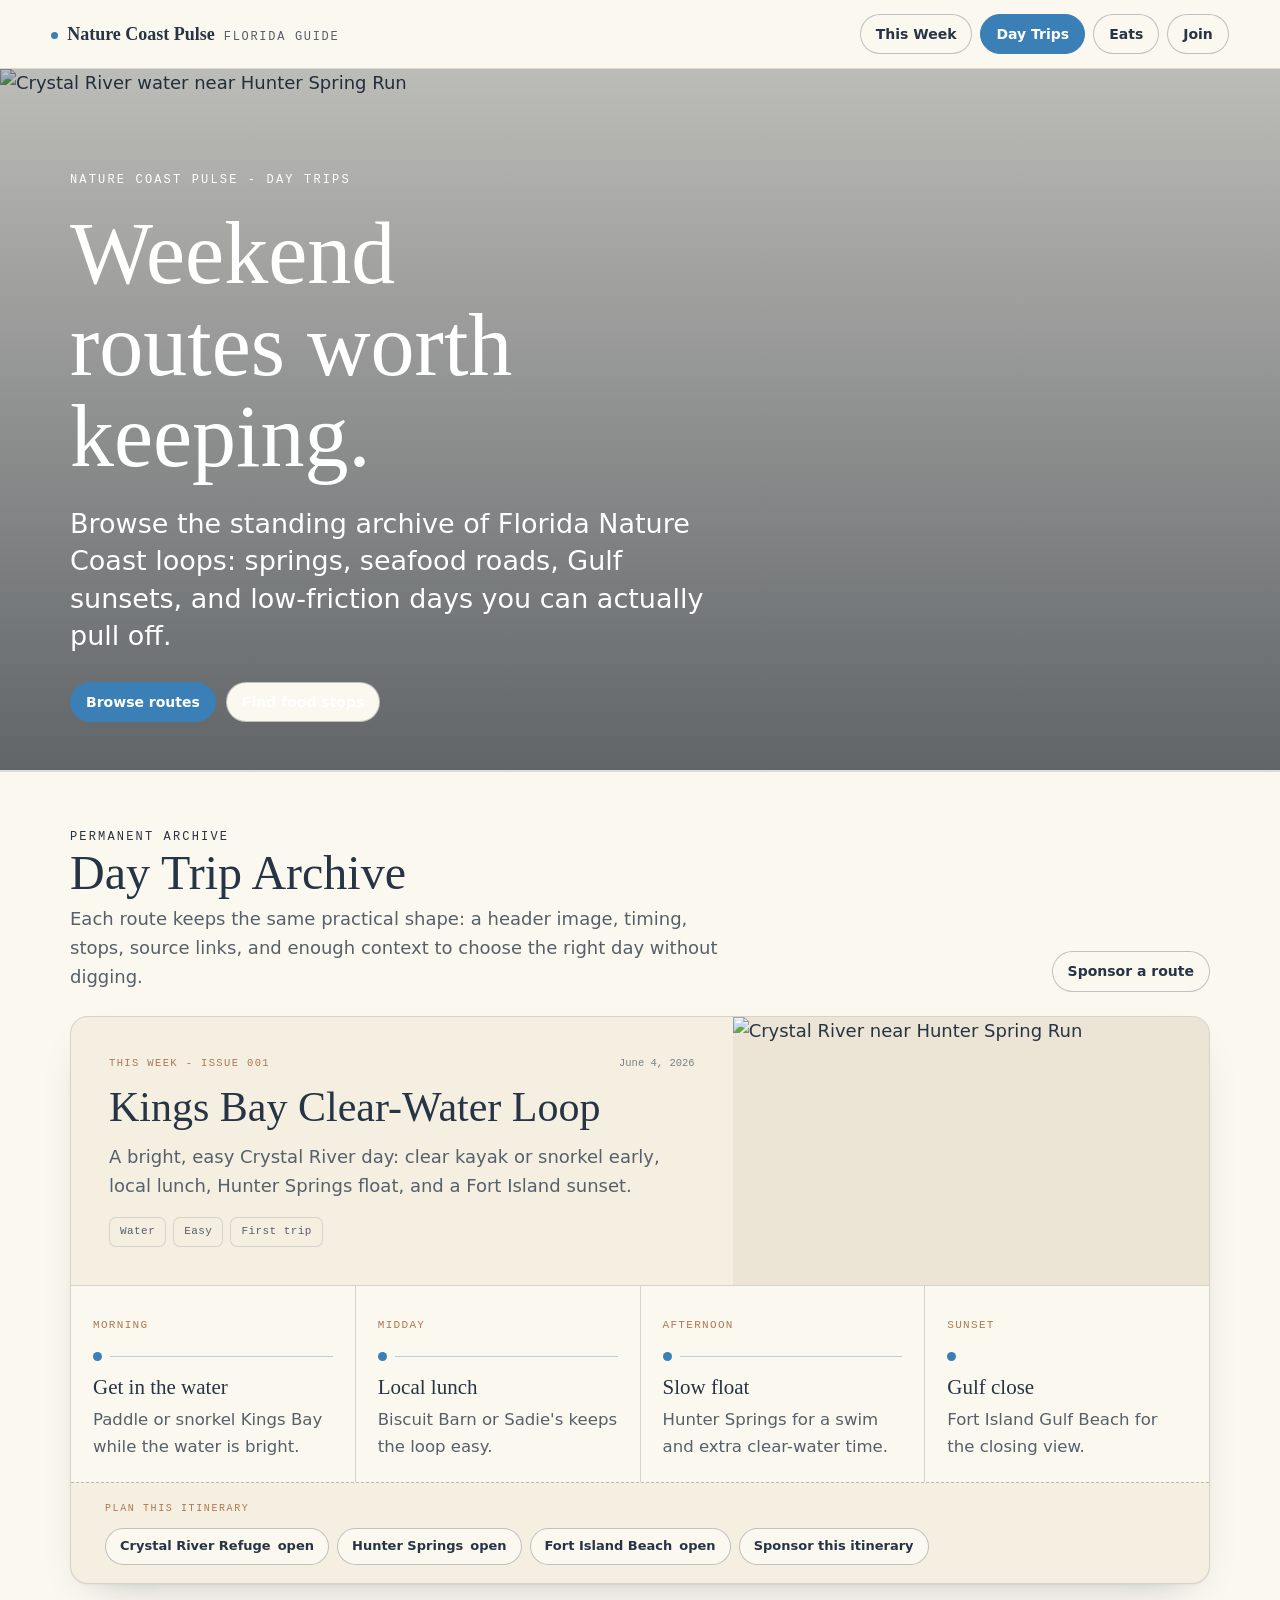
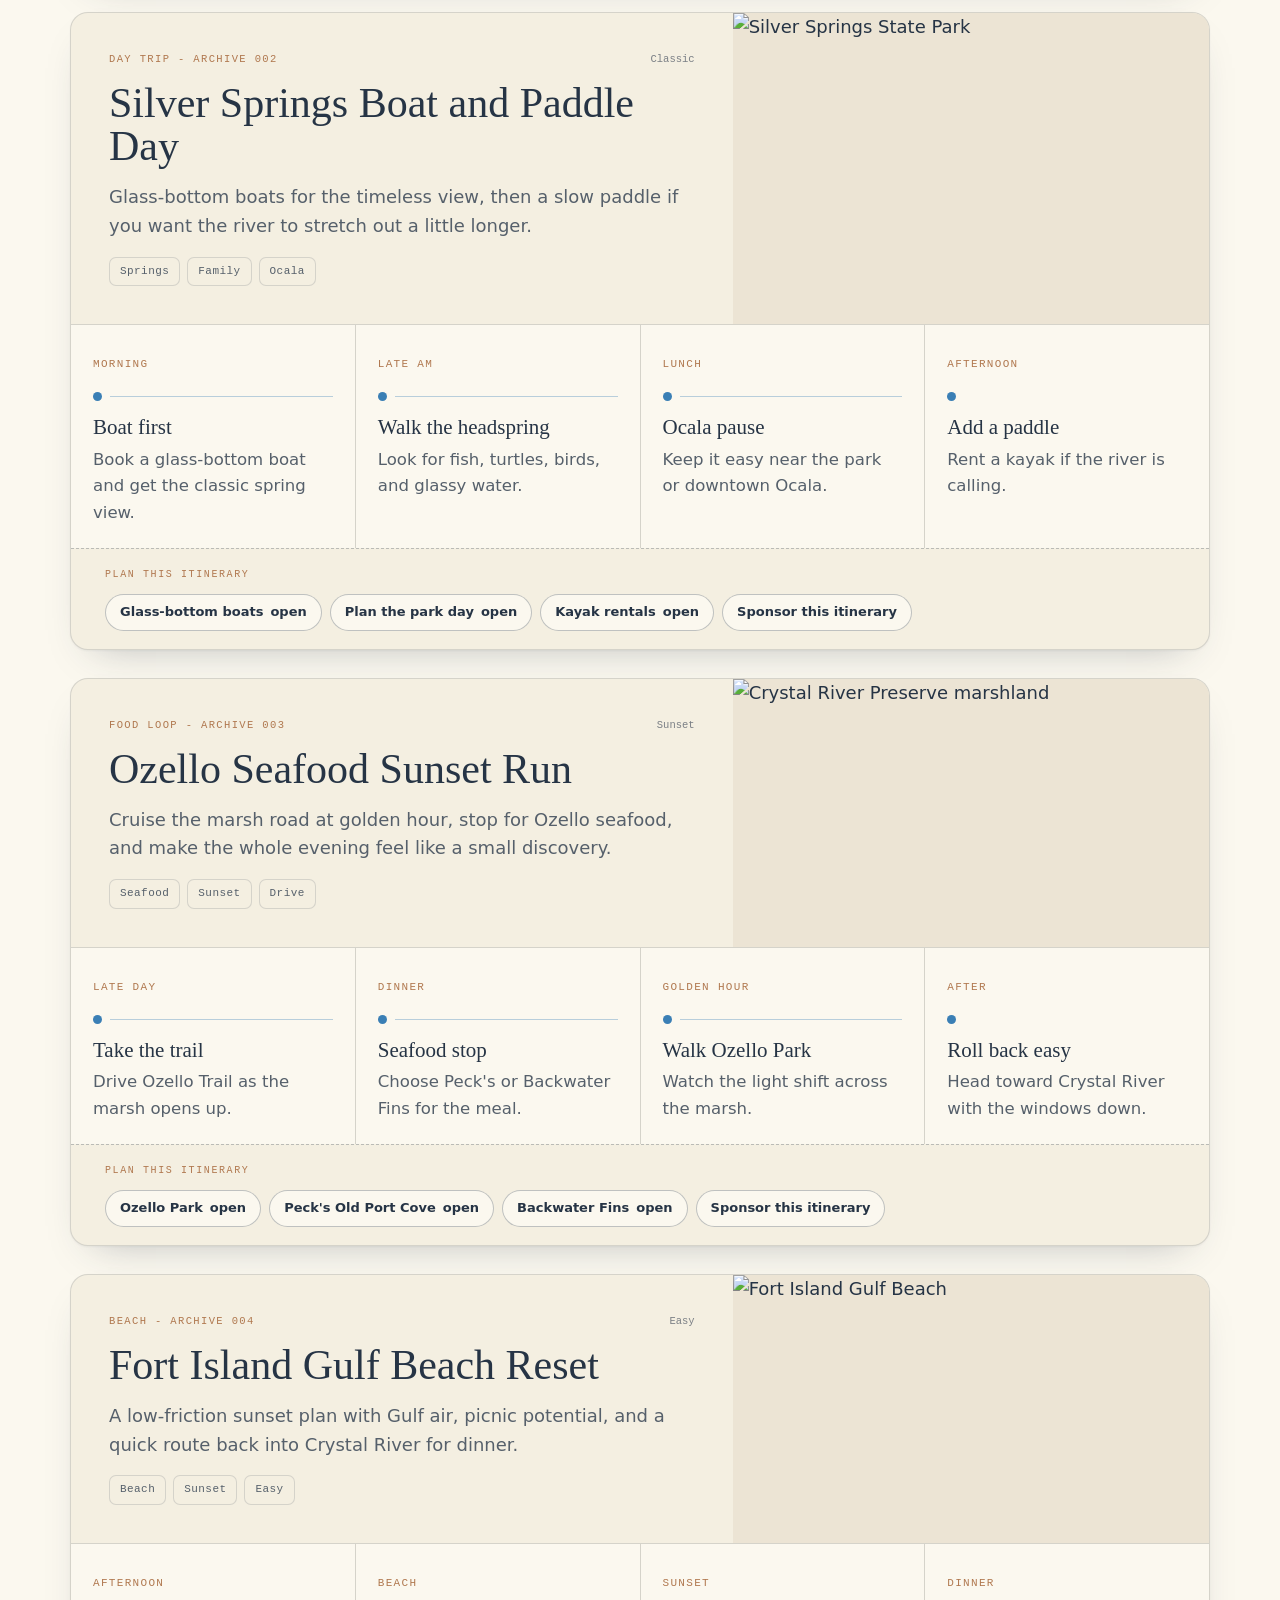
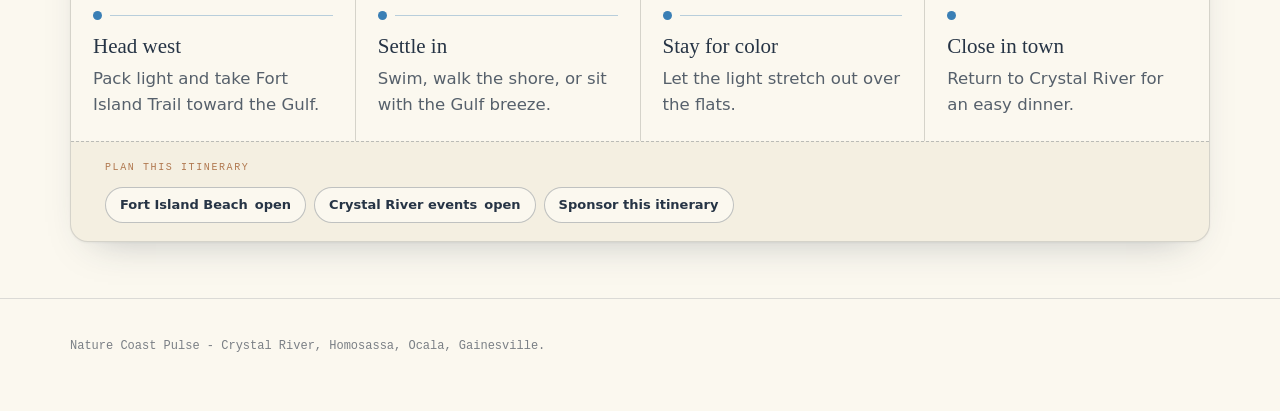
==== daytrips.html @ 450367d6 "Add standalone guide pages" ====
<!DOCTYPE html>
<html lang="en">
<head>
  <meta charset="UTF-8">
  <meta name="viewport" content="width=device-width, initial-scale=1">
  <title>Day Trip Archive | Nature Coast Pulse</title>
  <link rel="stylesheet" href="guide-pages.css">
</head>
<body>
  <header class="topbar">
    <a class="brand" href="index.html"><b>Nature Coast Pulse</b><span>Florida Guide</span></a>
    <nav class="nav" aria-label="Guide pages">
      <a href="index.html">This Week</a>
      <a href="daytrips.html" aria-current="page">Day Trips</a>
      <a href="eats.html">Eats</a>
      <a href="index.html#join">Join</a>
    </nav>
  </header>

  <main>
    <section class="hero">
      <img alt="Crystal River water near Hunter Spring Run" src="https://commons.wikimedia.org/wiki/Special:FilePath/Crystal_River_near_Hunter_Spring_Run_-_panoramio.jpg?width=1800">
      <div class="wrap">
        <div class="kicker">Nature Coast Pulse - Day Trips</div>
        <h1>Weekend routes worth keeping.</h1>
        <p>Browse the standing archive of Florida Nature Coast loops: springs, seafood roads, Gulf sunsets, and low-friction days you can actually pull off.</p>
        <div class="hero-actions">
          <a class="btn primary" href="#archive">Browse routes</a>
          <a class="btn" href="eats.html">Find food stops</a>
        </div>
      </div>
    </section>

    <section class="section" id="archive">
      <div class="wrap">
        <div class="section-head">
          <div>
            <div class="kicker">Permanent archive</div>
            <h2>Day Trip Archive</h2>
            <p>Each route keeps the same practical shape: a header image, timing, stops, source links, and enough context to choose the right day without digging.</p>
          </div>
          <a href="index.html#advertise" class="btn">Sponsor a route</a>
        </div>
        <div id="daytrip-archive" class="daytrip-library"></div>
      </div>
    </section>
  </main>

  <footer>
    <div class="wrap">Nature Coast Pulse - Crystal River, Homosassa, Ocala, Gainesville.</div>
  </footer>

  <script src="guide-data.js"></script>
  <script>
    (function(){
      var guide = window.NCP_GUIDE;
      var archive = document.getElementById('daytrip-archive');
      if(!guide || !archive) return;
      archive.innerHTML = guide.dayTrips.map(function(trip){
        var legs = trip.stops.map(function(stop, idx){
          return '<div class="leg">' +
            '<div><span class="t">' + guide.esc(stop[0]) + '</span></div>' +
            '<div class="dotline"><i></i>' + (idx < trip.stops.length - 1 ? '<span class="ln"></span>' : '') + '</div>' +
            '<h4>' + guide.esc(stop[1]) + '</h4>' +
            '<p>' + guide.esc(stop[2]) + '</p>' +
          '</div>';
        }).join('');
        var links = (trip.links || []).map(function(link){
          return '<a class="biz" href="' + guide.esc(link[1]) + '" target="_blank" rel="noopener">' + guide.esc(link[0]) + ' <span>open</span></a>';
        }).join('');
        return '<article class="archive-trip">' +
          '<div class="archive-trip-head">' +
            '<div class="archive-trip-copy">' +
              '<div class="card-top"><span class="card-kicker">' + guide.esc(trip.status) + ' - ' + guide.esc(trip.issue) + '</span><span class="card-date">' + guide.esc(trip.date) + '</span></div>' +
              '<h3>' + guide.esc(trip.title) + '</h3>' +
              '<p>' + guide.esc(trip.dek) + '</p>' +
              '<div class="card-tags">' + guide.chips(trip.tags) + '</div>' +
            '</div>' +
            '<div class="ph"><img alt="' + guide.esc(trip.imageLabel || trip.title) + '" src="' + guide.esc(trip.image) + '"></div>' +
          '</div>' +
          '<div class="trip">' + legs + '</div>' +
          '<div class="bizlinks"><span class="bl-label">Plan this itinerary</span><div class="bl-row">' + links + '<a class="biz" href="index.html#advertise">Sponsor this itinerary</a></div></div>' +
        '</article>';
      }).join('');
    })();
  </script>
</body>
</html>
---- guide-pages.css ----
:root{
  --font-display: Georgia, "Times New Roman", serif;
  --font-body: "Hanken Grotesk", system-ui, sans-serif;
  --font-mono: "Spline Sans Mono", ui-monospace, monospace;
  --accent:#3a7fb5;
  --earth:#b0784f;
  --paper:#fbf8ef;
  --paper-2:#f4efe1;
  --paper-3:#ece4d4;
  --ink:#263445;
  --ink-2:#56606b;
  --ink-3:#7a7f85;
  --line:rgba(38,52,69,.15);
  --line-2:rgba(38,52,69,.28);
  --accent-soft:#e7f0f4;
  --earth-soft:#f2e7da;
  --shadow:0 1px 2px rgba(38,52,69,.05), 0 18px 40px -24px rgba(38,52,69,.35);
}
*{ box-sizing:border-box; }
html{ scroll-behavior:smooth; }
body{ margin:0; color:var(--ink); background:var(--paper); font-family:var(--font-body); font-size:18px; line-height:1.6; }
a{ color:inherit; }
.wrap{ width:min(1140px, calc(100% - 40px)); margin:0 auto; }
.topbar{
  position:sticky; top:0; z-index:20; display:flex; align-items:center; justify-content:space-between; gap:18px;
  padding:14px clamp(18px,4vw,52px); background:rgba(251,248,239,.9); backdrop-filter:blur(10px); border-bottom:1px solid var(--line);
}
.brand{ display:flex; align-items:baseline; gap:9px; font-family:var(--font-mono); font-size:12px; letter-spacing:.14em; text-transform:uppercase; color:var(--ink-2); text-decoration:none; }
.brand b{ font-family:var(--font-display); font-size:18px; letter-spacing:0; text-transform:none; color:var(--ink); }
.brand::before{ content:""; width:7px; height:7px; border-radius:50%; background:var(--accent); transform:translateY(-1px); }
.nav{ display:flex; flex-wrap:wrap; justify-content:flex-end; gap:8px; }
.nav a,.btn{ display:inline-flex; align-items:center; justify-content:center; min-height:38px; border-radius:999px; border:1px solid var(--line-2); padding:8px 15px; text-decoration:none; font-weight:700; font-size:14px; background:var(--paper); }
.nav a[aria-current="page"],.btn.primary{ background:var(--accent); border-color:var(--accent); color:#fff; }
.btn.earth{ background:var(--earth); border-color:var(--earth); color:#fff; }
.hero{ position:relative; min-height:min(78vh, 760px); display:grid; align-items:end; padding:72px 0 48px; overflow:hidden; border-bottom:1px solid var(--line); }
.hero img{ position:absolute; inset:0; width:100%; height:100%; object-fit:cover; z-index:0; }
.hero::after{ content:""; position:absolute; inset:0; z-index:1; background:linear-gradient(180deg, rgba(24,31,40,.28), rgba(24,31,40,.68)); }
.hero .wrap{ position:relative; z-index:2; color:#fff; }
.kicker{ font-family:var(--font-mono); font-size:12px; letter-spacing:.18em; text-transform:uppercase; }
h1,h2,h3,h4{ font-family:var(--font-display); font-weight:500; line-height:1.04; margin:0; }
h1{ max-width:12ch; margin-top:18px; font-size:clamp(44px,8vw,88px); }
.hero p{ max-width:650px; margin:22px 0 0; font-size:clamp(20px,2.5vw,27px); line-height:1.38; }
.hero-actions{ display:flex; flex-wrap:wrap; gap:10px; margin-top:28px; }
.section{ padding:56px 0; border-top:1px solid var(--line); }
.section:first-of-type{ border-top:0; }
.section-head{ display:flex; align-items:end; justify-content:space-between; gap:24px; flex-wrap:wrap; margin-bottom:24px; }
.section-head h2{ font-size:clamp(30px,4vw,48px); }
.section-head p{ max-width:58ch; margin:8px 0 0; color:var(--ink-2); }
.chip{ display:inline-flex; align-items:center; border:1px solid var(--line); border-radius:7px; padding:5px 10px; background:var(--paper-2); color:var(--ink-2); font-family:var(--font-mono); font-size:11px; letter-spacing:.04em; }
.daytrip-library{ display:grid; gap:28px; }
.archive-trip{ background:var(--paper-2); border:1px solid var(--line); border-radius:18px; overflow:hidden; box-shadow:var(--shadow); }
.archive-trip-head{ display:grid; grid-template-columns:1fr .72fr; border-bottom:1px solid var(--line); }
.archive-trip-copy{ padding:clamp(24px,4vw,38px); }
.card-top{ display:flex; justify-content:space-between; gap:12px; align-items:flex-start; margin-bottom:14px; }
.card-kicker{ color:var(--earth); font-family:var(--font-mono); font-size:10.5px; letter-spacing:.13em; text-transform:uppercase; }
.card-date{ color:var(--ink-3); font-family:var(--font-mono); font-size:10.5px; white-space:nowrap; }
.archive-trip-copy h3{ font-size:clamp(28px,4vw,42px); }
.archive-trip-copy p,.eat-card p{ color:var(--ink-2); margin:14px 0 0; }
.card-tags{ display:flex; gap:7px; flex-wrap:wrap; margin-top:16px; }
.ph{ position:relative; min-height:260px; background:var(--paper-3); overflow:hidden; }
.ph img{ position:absolute; inset:0; width:100%; height:100%; object-fit:cover; }
.trip{ display:grid; grid-template-columns:repeat(4,1fr); background:var(--line); gap:1px; }
.leg{ min-height:168px; padding:22px; background:var(--paper); }
.leg .t{ color:var(--earth); font-family:var(--font-mono); font-size:11px; letter-spacing:.12em; text-transform:uppercase; }
.dotline{ display:flex; align-items:center; gap:8px; margin:16px 0; }
.dotline i{ width:9px; height:9px; border-radius:50%; background:var(--accent); display:block; }
.dotline .ln{ flex:1; height:1px; background:rgba(58,127,181,.35); }
.leg h4{ font-size:21px; }
.leg p{ margin:8px 0 0; color:var(--ink-2); font-size:.92em; }
.bizlinks{ padding:18px clamp(22px,4vw,34px); border-top:1px dashed var(--line-2); }
.bl-label{ display:block; color:var(--earth); font-family:var(--font-mono); font-size:10px; letter-spacing:.16em; text-transform:uppercase; }
.bl-row{ display:flex; flex-wrap:wrap; gap:8px; margin-top:11px; }
.biz{ display:inline-flex; gap:7px; align-items:center; border:1px solid var(--line-2); border-radius:999px; padding:7px 14px; background:var(--paper); text-decoration:none; font-weight:700; font-size:13px; }
.biz:hover{ border-color:var(--accent); background:var(--accent-soft); color:#1d5d89; }
.eat-grid{ display:grid; grid-template-columns:repeat(3,1fr); gap:18px; }
.eat-card{ display:flex; flex-direction:column; min-height:100%; overflow:hidden; color:inherit; text-decoration:none; background:var(--paper-2); border:1px solid var(--line); border-radius:16px; transition:transform .16s ease, border-color .16s ease; }
.eat-card:hover{ transform:translateY(-2px); border-color:rgba(58,127,181,.5); }
.eat-card.featured{ background:var(--earth-soft); }
.eat-card .ph{ min-height:0; aspect-ratio:16/10; border-bottom:1px solid var(--line); }
.eat-body{ display:flex; flex-direction:column; flex:1; padding:22px; }
.eat-body h3{ font-size:26px; }
.rating-row{ display:flex; gap:8px; flex-wrap:wrap; margin-top:14px; }
.rating-row span{ border:1px solid var(--line); border-radius:999px; padding:4px 9px; background:var(--paper); color:var(--ink-2); font-family:var(--font-mono); font-size:10.5px; }
.sponsor-strip{ display:flex; justify-content:space-between; align-items:center; gap:18px; flex-wrap:wrap; margin-top:24px; padding:20px 22px; border:1px dashed rgba(176,120,79,.55); border-radius:16px; background:var(--earth-soft); }
.sponsor-strip p{ margin:0; max-width:64ch; color:var(--ink-2); }
footer{ border-top:1px solid var(--line); padding:38px 0 54px; color:var(--ink-3); font-family:var(--font-mono); font-size:12px; }
@media (max-width:900px){
  .archive-trip-head,.trip{ grid-template-columns:1fr; }
  .eat-grid{ grid-template-columns:1fr 1fr; }
  .hero{ min-height:640px; }
}
@media (max-width:620px){
  .topbar{ align-items:flex-start; flex-direction:column; }
  .nav{ justify-content:flex-start; }
  .eat-grid{ grid-template-columns:1fr; }
  .wrap{ width:min(100% - 32px, 1140px); }
}
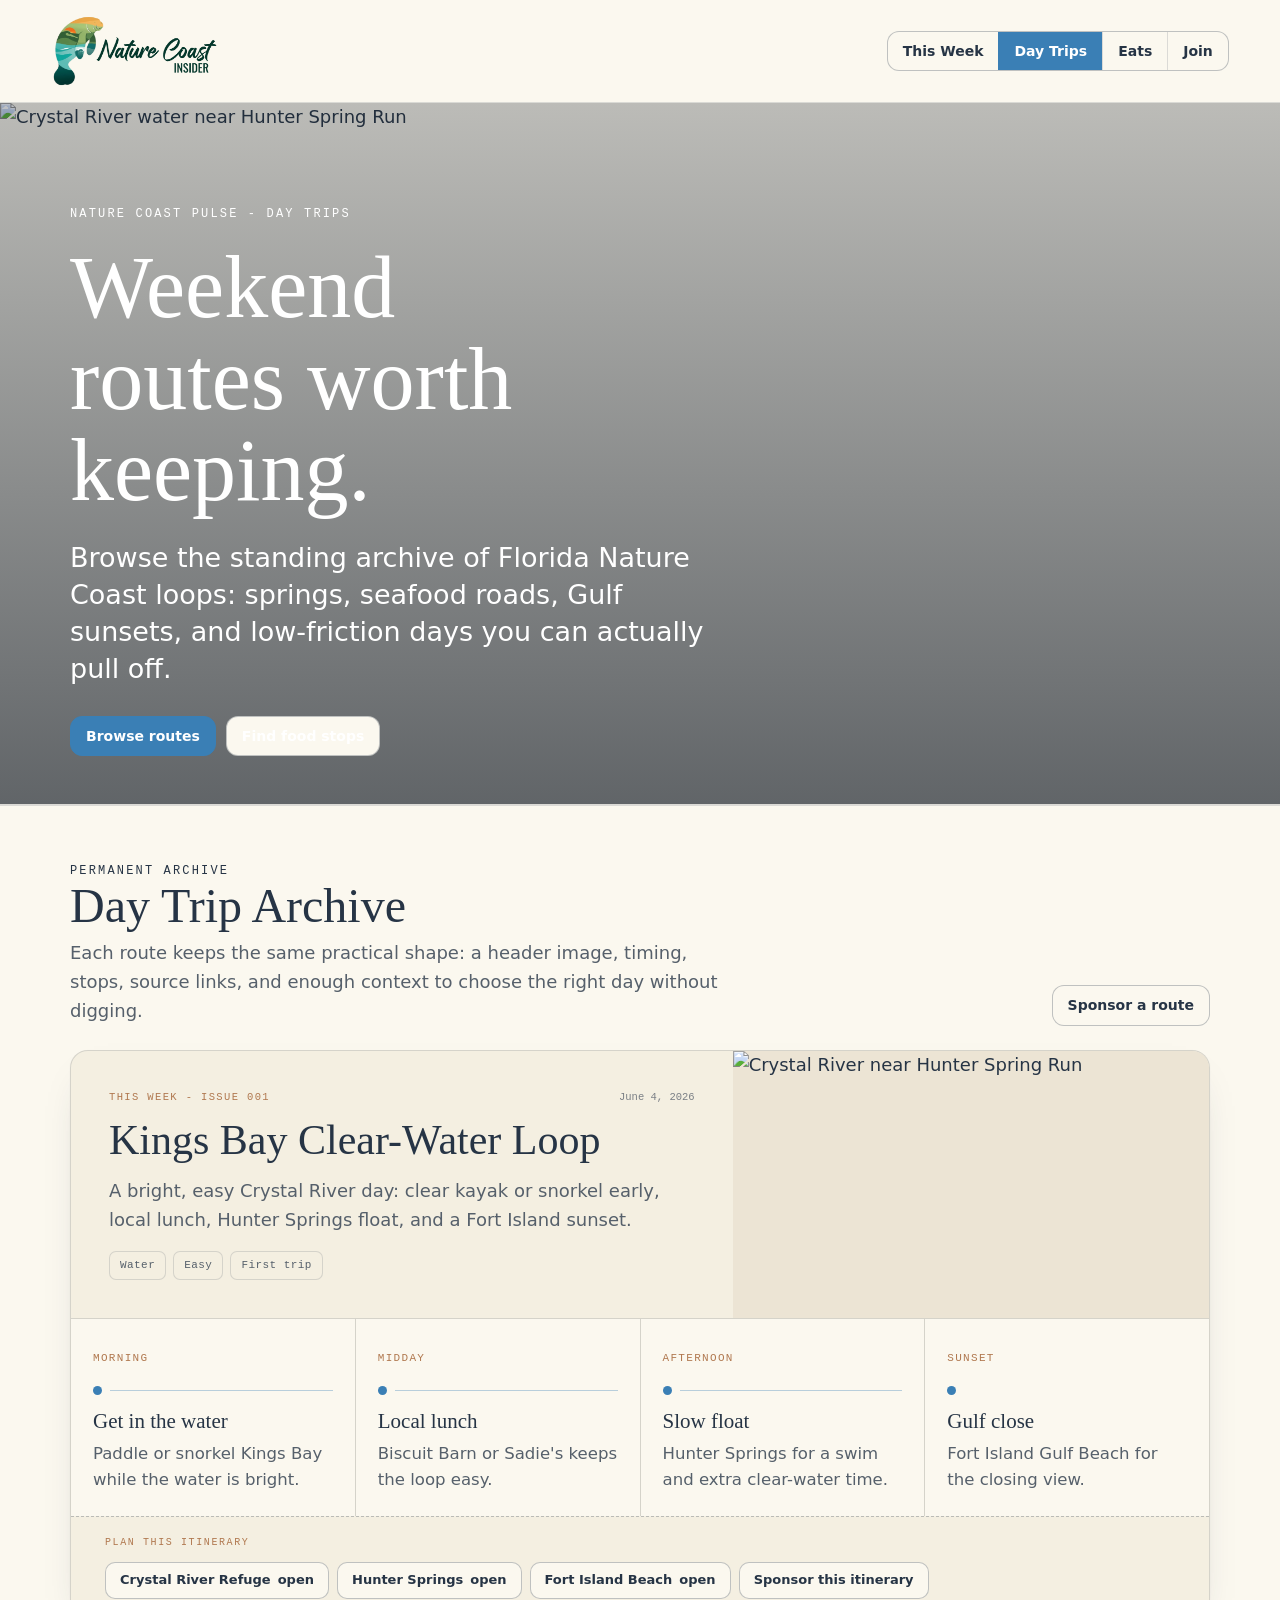
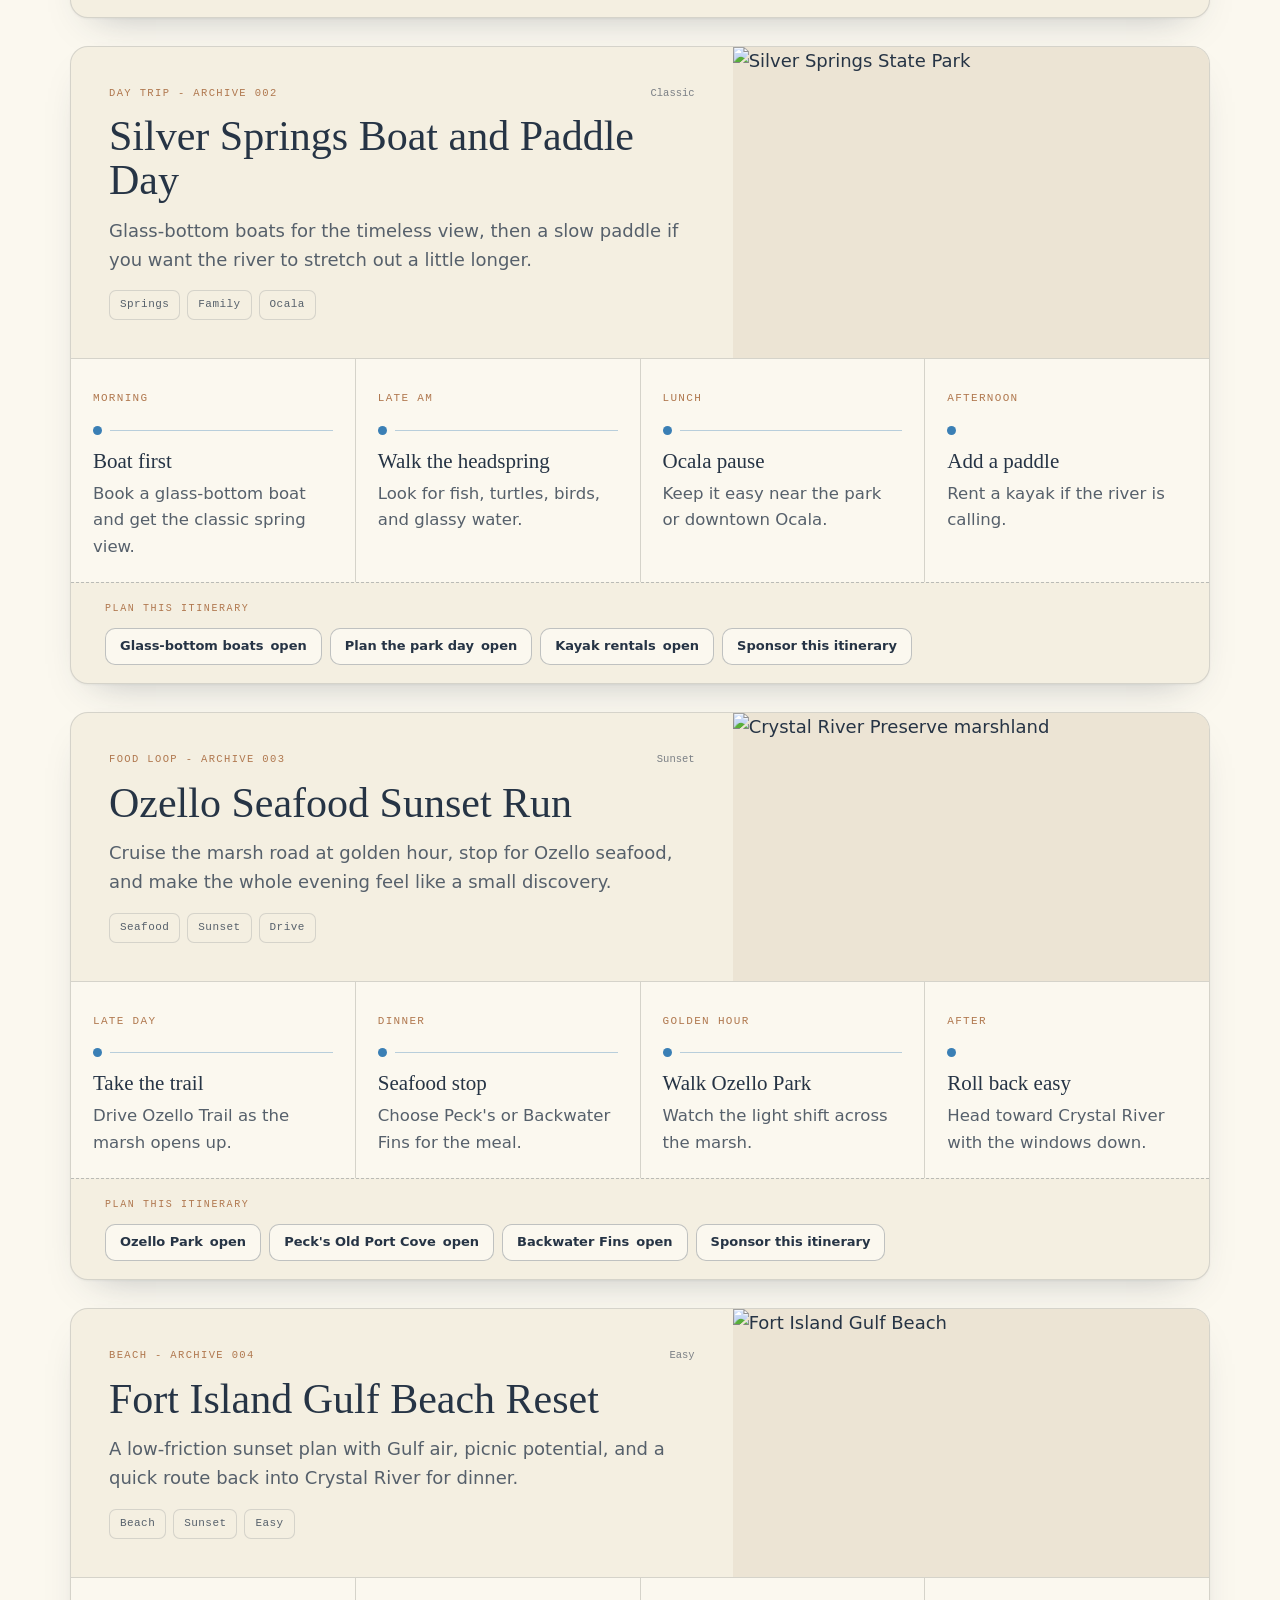
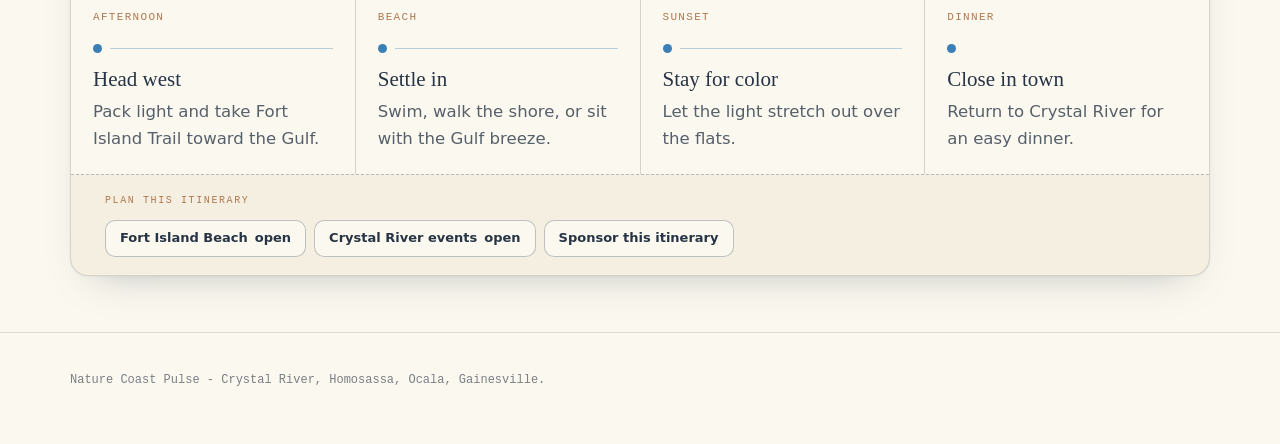
==== commit 988b411c: "Add Nature Coast Insider header logo" ====
--- a/daytrips.html
+++ b/daytrips.html
@@ -8,7 +8,7 @@
 </head>
 <body>
   <header class="topbar">
-    <a class="brand" href="index.html"><b>Nature Coast Pulse</b><span>Florida Guide</span></a>
+    <a class="brand" href="index.html" aria-label="Nature Coast Insider home"><img src="assets/nature-coast-insider-header-icon.png" alt="Nature Coast Insider"></a>
     <nav class="nav" aria-label="Guide pages">
       <a href="index.html">This Week</a>
       <a href="daytrips.html" aria-current="page">Day Trips</a>
--- a/guide-pages.css
+++ b/guide-pages.css
@@ -25,11 +25,12 @@
   position:sticky; top:0; z-index:20; display:flex; align-items:center; justify-content:space-between; gap:18px;
   padding:14px clamp(18px,4vw,52px); background:rgba(251,248,239,.9); backdrop-filter:blur(10px); border-bottom:1px solid var(--line);
 }
-.brand{ display:flex; align-items:baseline; gap:9px; font-family:var(--font-mono); font-size:12px; letter-spacing:.14em; text-transform:uppercase; color:var(--ink-2); text-decoration:none; }
-.brand b{ font-family:var(--font-display); font-size:18px; letter-spacing:0; text-transform:none; color:var(--ink); }
-.brand::before{ content:""; width:7px; height:7px; border-radius:50%; background:var(--accent); transform:translateY(-1px); }
-.nav{ display:flex; flex-wrap:wrap; justify-content:flex-end; gap:8px; }
-.nav a,.btn{ display:inline-flex; align-items:center; justify-content:center; min-height:38px; border-radius:999px; border:1px solid var(--line-2); padding:8px 15px; text-decoration:none; font-weight:700; font-size:14px; background:var(--paper); }
+.brand{ display:flex; align-items:center; line-height:0; color:inherit; text-decoration:none; }
+.brand img{ display:block; width:clamp(158px,13vw,190px); height:auto; }
+.nav{ display:flex; flex-wrap:wrap; justify-content:flex-end; gap:0; border:1px solid var(--line-2); border-radius:12px; overflow:hidden; background:var(--paper); }
+.nav a{ display:inline-flex; align-items:center; justify-content:center; min-height:38px; border-left:1px solid var(--line); padding:8px 15px; text-decoration:none; font-weight:700; font-size:14px; background:transparent; }
+.nav a:first-child{ border-left:0; }
+.btn{ display:inline-flex; align-items:center; justify-content:center; min-height:38px; border-radius:12px; border:1px solid var(--line-2); padding:8px 15px; text-decoration:none; font-weight:700; font-size:14px; background:var(--paper); }
 .nav a[aria-current="page"],.btn.primary{ background:var(--accent); border-color:var(--accent); color:#fff; }
 .btn.earth{ background:var(--earth); border-color:var(--earth); color:#fff; }
 .hero{ position:relative; min-height:min(78vh, 760px); display:grid; align-items:end; padding:72px 0 48px; overflow:hidden; border-bottom:1px solid var(--line); }
@@ -70,7 +71,7 @@
 .bizlinks{ padding:18px clamp(22px,4vw,34px); border-top:1px dashed var(--line-2); }
 .bl-label{ display:block; color:var(--earth); font-family:var(--font-mono); font-size:10px; letter-spacing:.16em; text-transform:uppercase; }
 .bl-row{ display:flex; flex-wrap:wrap; gap:8px; margin-top:11px; }
-.biz{ display:inline-flex; gap:7px; align-items:center; border:1px solid var(--line-2); border-radius:999px; padding:7px 14px; background:var(--paper); text-decoration:none; font-weight:700; font-size:13px; }
+.biz{ display:inline-flex; gap:7px; align-items:center; border:1px solid var(--line-2); border-radius:10px; padding:7px 14px; background:var(--paper); text-decoration:none; font-weight:700; font-size:13px; }
 .biz:hover{ border-color:var(--accent); background:var(--accent-soft); color:#1d5d89; }
 .eat-grid{ display:grid; grid-template-columns:repeat(3,1fr); gap:18px; }
 .eat-card{ display:flex; flex-direction:column; min-height:100%; overflow:hidden; color:inherit; text-decoration:none; background:var(--paper-2); border:1px solid var(--line); border-radius:16px; transition:transform .16s ease, border-color .16s ease; }
@@ -91,6 +92,7 @@
 }
 @media (max-width:620px){
   .topbar{ align-items:flex-start; flex-direction:column; }
+  .brand img{ width:164px; max-width:68vw; height:auto; }
   .nav{ justify-content:flex-start; }
   .eat-grid{ grid-template-columns:1fr; }
   .wrap{ width:min(100% - 32px, 1140px); }
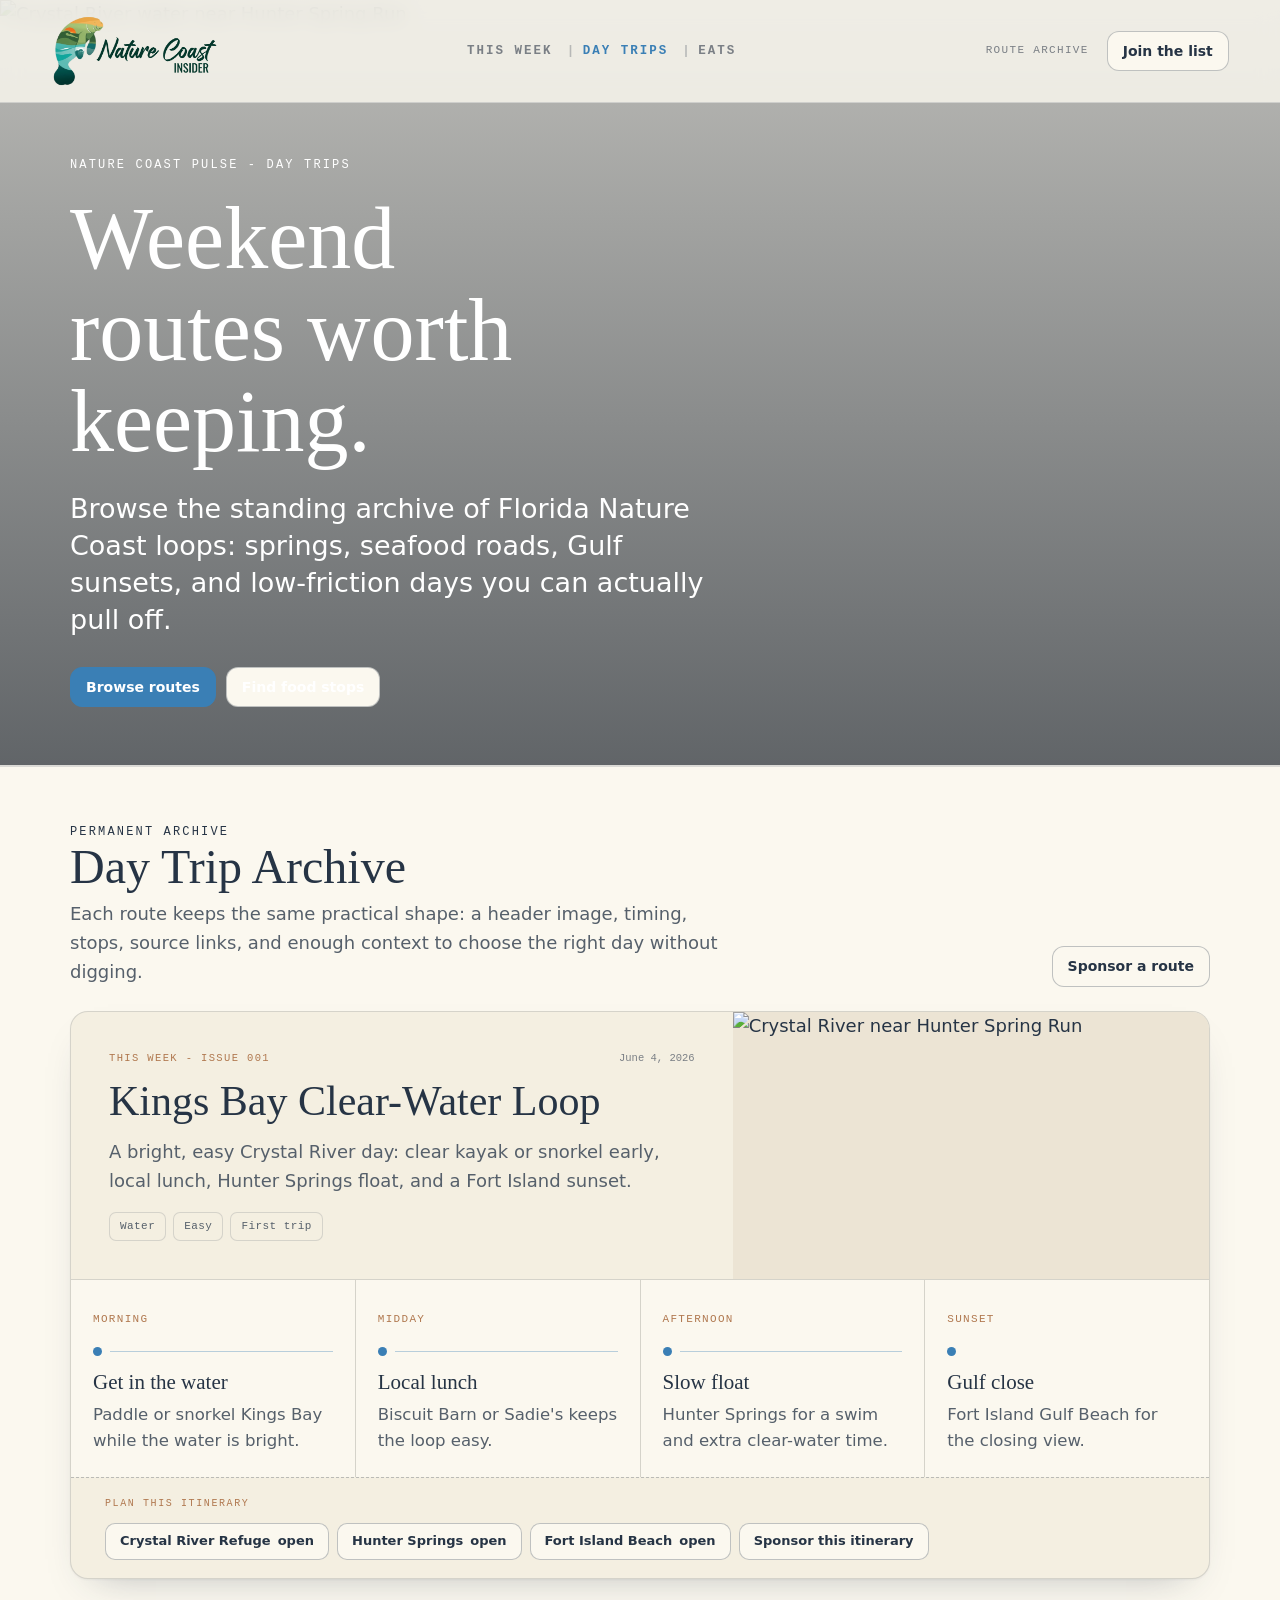
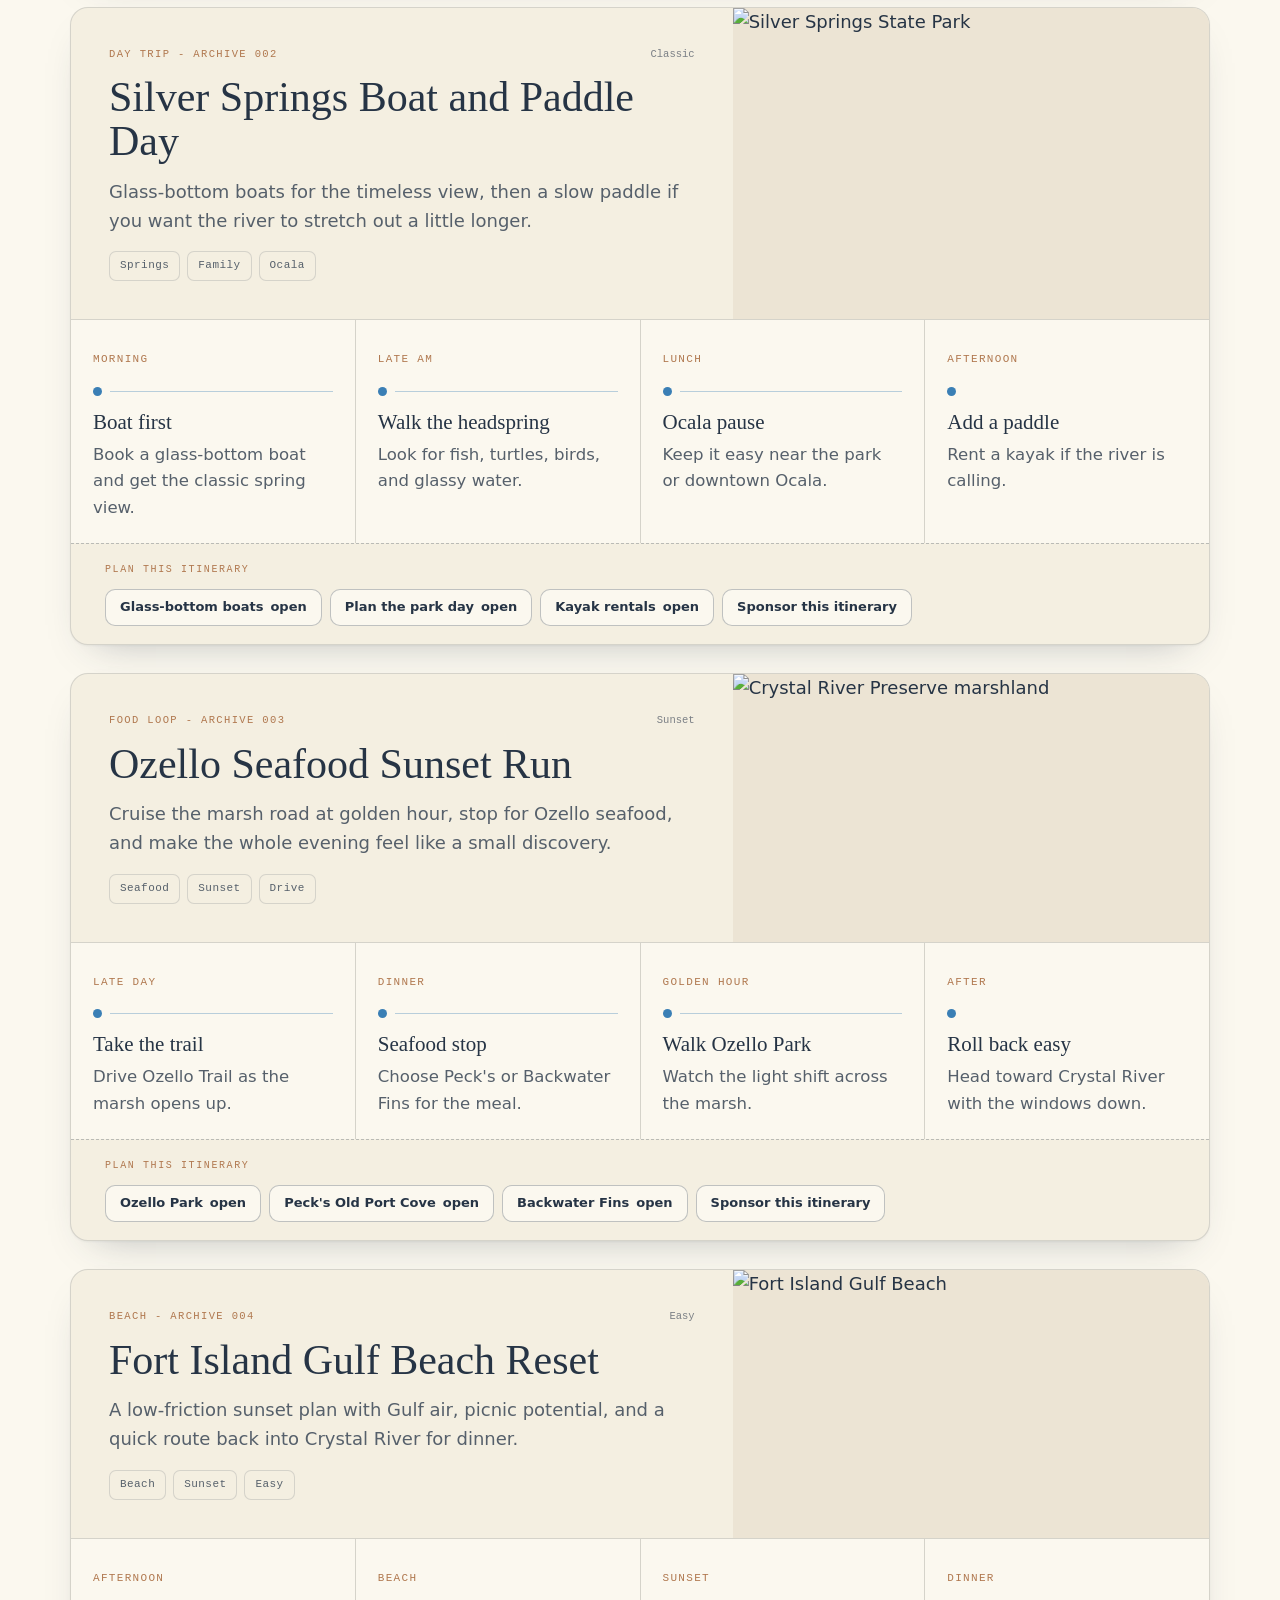
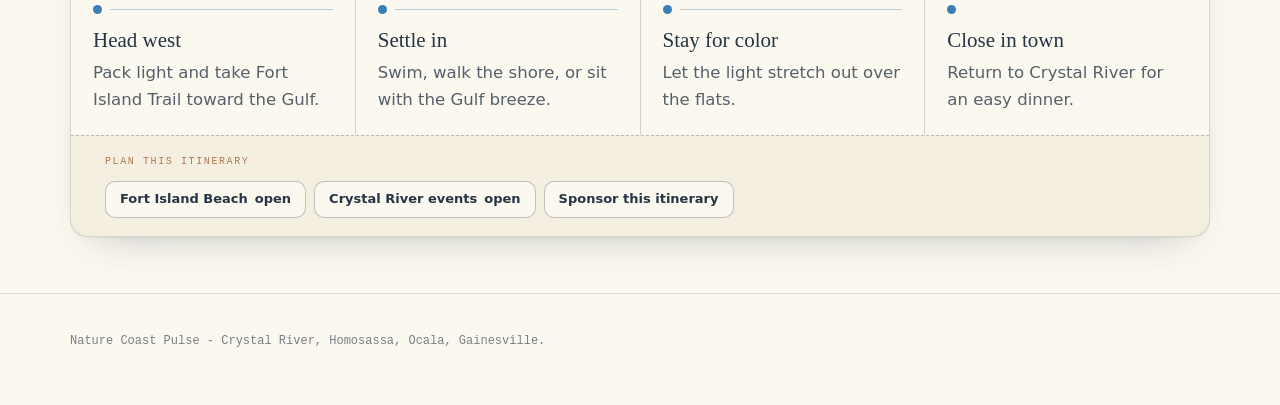
==== commit 598e16fc: "Add live Nature Coast publishing system" ====
--- a/daytrips.html
+++ b/daytrips.html
@@ -4,17 +4,22 @@
   <meta charset="UTF-8">
   <meta name="viewport" content="width=device-width, initial-scale=1">
   <title>Day Trip Archive | Nature Coast Pulse</title>
+  <link rel="icon" type="image/png" href="assets/nature-coast-insider-webicon.png">
+  <link rel="apple-touch-icon" href="assets/nature-coast-insider-webicon.png">
   <link rel="stylesheet" href="guide-pages.css">
 </head>
 <body>
-  <header class="topbar">
-    <a class="brand" href="index.html" aria-label="Nature Coast Insider home"><img src="assets/nature-coast-insider-header-icon.png" alt="Nature Coast Insider"></a>
-    <nav class="nav" aria-label="Guide pages">
+  <header class="bar" id="bar">
+    <a class="word" href="index.html" aria-label="Nature Coast Insider home"><img src="assets/nature-coast-insider-header-icon.png" alt="Nature Coast Insider"></a>
+    <nav class="site-nav" aria-label="Guide pages">
       <a href="index.html">This Week</a>
       <a href="daytrips.html" aria-current="page">Day Trips</a>
       <a href="eats.html">Eats</a>
-      <a href="index.html#join">Join</a>
     </nav>
+    <div class="bar-cta">
+      <span class="iss">Route Archive</span>
+      <a href="index.html#join" class="btn">Join the list</a>
+    </div>
   </header>
 
   <main>
--- a/guide-pages.css
+++ b/guide-pages.css
@@ -21,19 +21,39 @@
 body{ margin:0; color:var(--ink); background:var(--paper); font-family:var(--font-body); font-size:18px; line-height:1.6; }
 a{ color:inherit; }
 .wrap{ width:min(1140px, calc(100% - 40px)); margin:0 auto; }
-.topbar{
-  position:sticky; top:0; z-index:20; display:flex; align-items:center; justify-content:space-between; gap:18px;
-  padding:14px clamp(18px,4vw,52px); background:rgba(251,248,239,.9); backdrop-filter:blur(10px); border-bottom:1px solid var(--line);
+.bar{
+  position:fixed; top:0; left:0; right:0; z-index:80;
+  display:grid; grid-template-columns:auto minmax(260px,1fr) auto;
+  grid-template-areas:"brand pages cta";
+  align-items:center; gap:10px 18px;
+  padding:14px clamp(18px,4vw,52px);
+  backdrop-filter:saturate(1.2) blur(10px);
+  background:color-mix(in oklab, var(--paper) 82%, transparent);
+  border-bottom:1px solid var(--line);
 }
-.brand{ display:flex; align-items:center; line-height:0; color:inherit; text-decoration:none; }
-.brand img{ display:block; width:clamp(158px,13vw,190px); height:auto; }
-.nav{ display:flex; flex-wrap:wrap; justify-content:flex-end; gap:0; border:1px solid var(--line-2); border-radius:12px; overflow:hidden; background:var(--paper); }
-.nav a{ display:inline-flex; align-items:center; justify-content:center; min-height:38px; border-left:1px solid var(--line); padding:8px 15px; text-decoration:none; font-weight:700; font-size:14px; background:transparent; }
-.nav a:first-child{ border-left:0; }
+.word{ grid-area:brand; display:flex; align-items:center; min-width:max-content; line-height:0; color:inherit; text-decoration:none; }
+.word img{ display:block; width:clamp(158px,13vw,190px); height:auto; }
+.bar-cta{ grid-area:cta; display:flex; align-items:center; justify-self:end; gap:18px; min-width:max-content; }
+.bar-cta .iss{ font-family:var(--font-mono); font-size:11px; letter-spacing:.12em; color:var(--ink-3); text-transform:uppercase; }
+.site-nav{
+  grid-area:pages; display:flex; align-items:center; justify-self:center; justify-content:center; gap:0;
+  border:0; border-radius:0; overflow:visible; background:transparent;
+}
+.site-nav a{
+  position:relative; font-family:var(--font-mono); font-weight:700; font-size:12.5px; letter-spacing:.16em;
+  text-transform:uppercase; text-decoration:none; color:var(--ink-3);
+  border:0; padding:7px 15px; background:transparent;
+  transition:color .16s ease;
+}
+.site-nav a + a::before{
+  content:"|"; position:absolute; left:-1px; top:50%; transform:translateY(-50%);
+  color:var(--line-2); font-weight:600; letter-spacing:0;
+}
+.site-nav a:hover,.site-nav a[aria-current="page"]{ color:var(--accent); }
 .btn{ display:inline-flex; align-items:center; justify-content:center; min-height:38px; border-radius:12px; border:1px solid var(--line-2); padding:8px 15px; text-decoration:none; font-weight:700; font-size:14px; background:var(--paper); }
-.nav a[aria-current="page"],.btn.primary{ background:var(--accent); border-color:var(--accent); color:#fff; }
+.btn.primary{ background:var(--accent); border-color:var(--accent); color:#fff; }
 .btn.earth{ background:var(--earth); border-color:var(--earth); color:#fff; }
-.hero{ position:relative; min-height:min(78vh, 760px); display:grid; align-items:end; padding:72px 0 48px; overflow:hidden; border-bottom:1px solid var(--line); }
+.hero{ position:relative; min-height:min(78vh, 760px); display:grid; align-items:end; padding:156px 0 58px; overflow:hidden; border-bottom:1px solid var(--line); }
 .hero img{ position:absolute; inset:0; width:100%; height:100%; object-fit:cover; z-index:0; }
 .hero::after{ content:""; position:absolute; inset:0; z-index:1; background:linear-gradient(180deg, rgba(24,31,40,.28), rgba(24,31,40,.68)); }
 .hero .wrap{ position:relative; z-index:2; color:#fff; }
@@ -91,9 +111,17 @@
   .hero{ min-height:640px; }
 }
 @media (max-width:620px){
-  .topbar{ align-items:flex-start; flex-direction:column; }
-  .brand img{ width:164px; max-width:68vw; height:auto; }
-  .nav{ justify-content:flex-start; }
+  .bar{
+    grid-template-columns:1fr;
+    grid-template-areas:"brand" "pages";
+    gap:8px; padding:10px 16px;
+  }
+  .word{ min-width:0; justify-self:center; }
+  .word img{ width:164px; max-width:68vw; height:auto; }
+  .bar-cta{ display:none; }
+  .site-nav{ width:100%; justify-self:stretch; justify-content:center; flex-wrap:wrap; overflow:visible; }
+  .site-nav a{ flex:0 0 auto; text-align:center; padding:6px 10px; font-size:11.5px; letter-spacing:.13em; }
   .eat-grid{ grid-template-columns:1fr; }
   .wrap{ width:min(100% - 32px, 1140px); }
+  .hero{ padding-top:126px; }
 }
